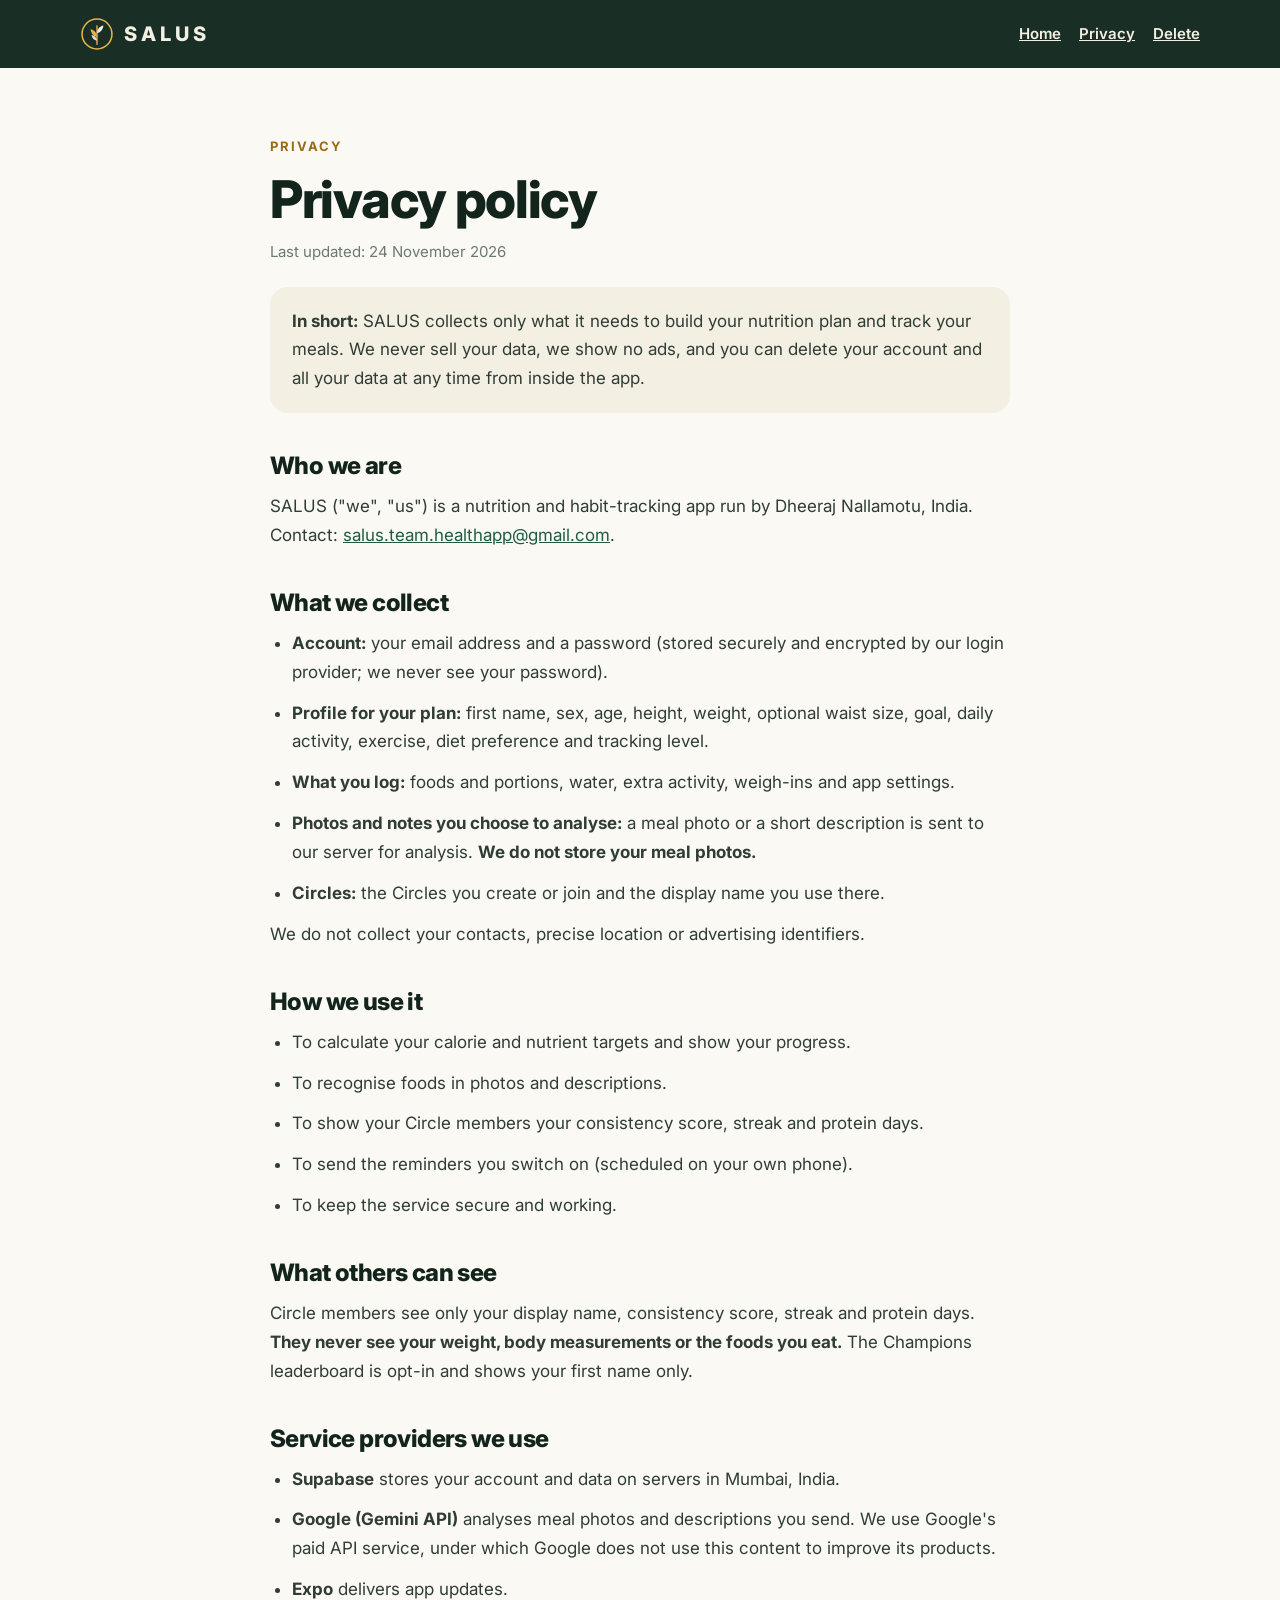
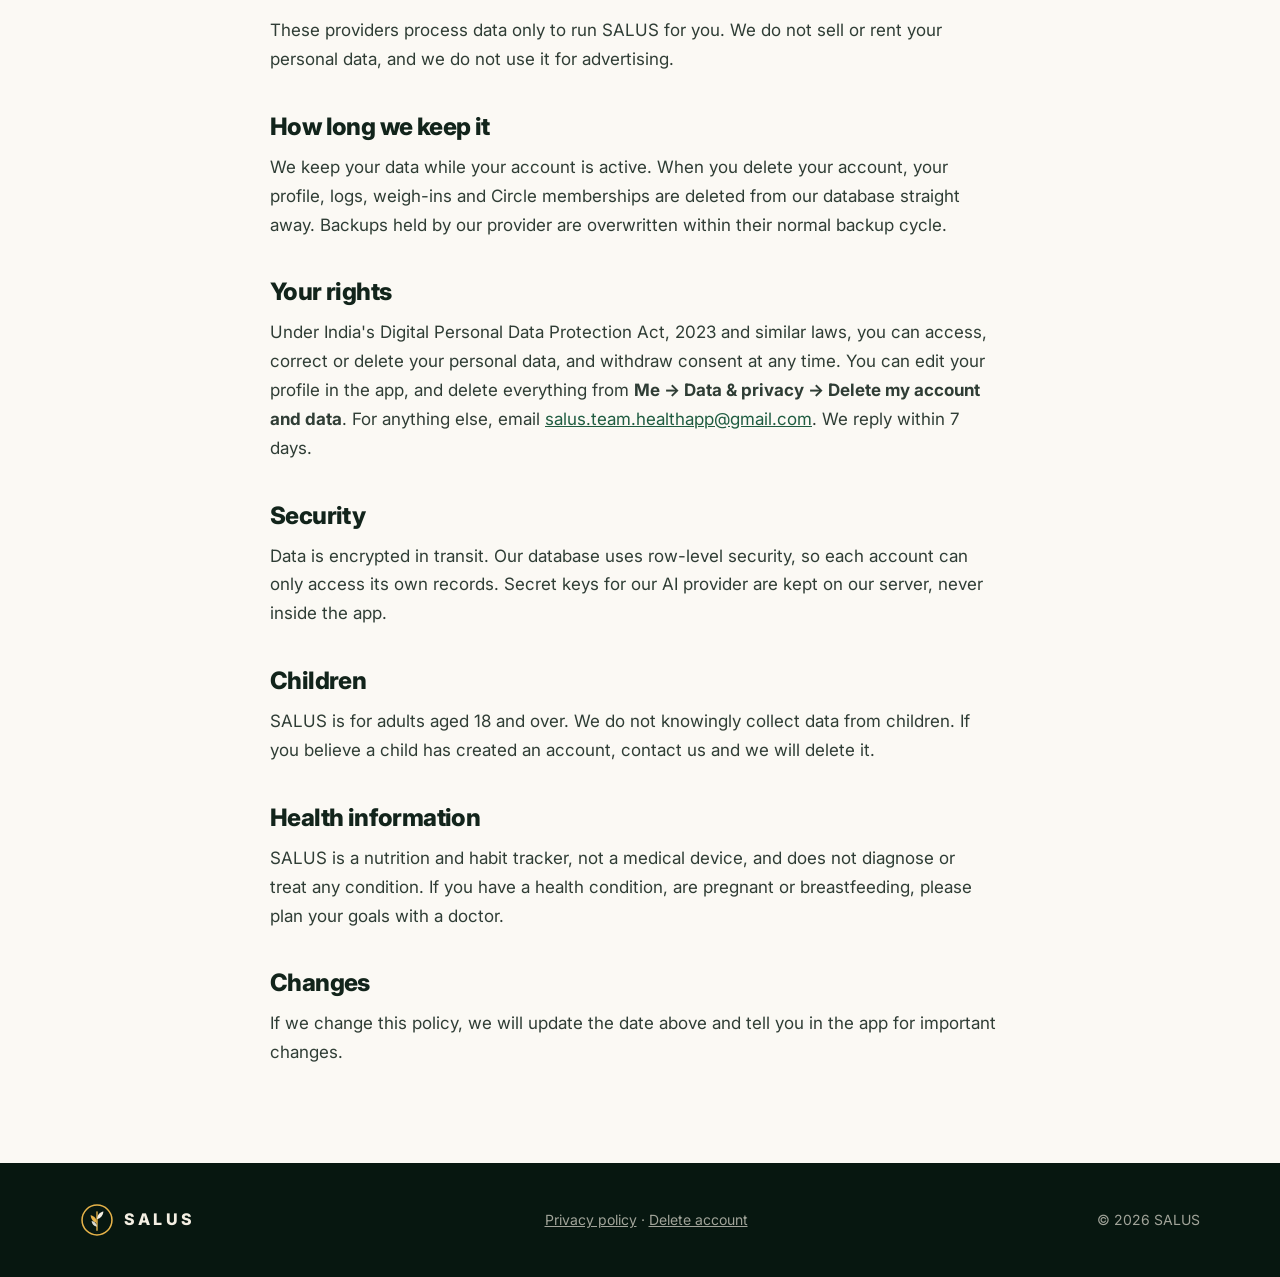
==== salus-website/privacy.html @ e5bdb568 "Add privacy and delete pages" ====
<!doctype html>
<html lang="en">
<head>
<meta charset="utf-8">
<meta name="viewport" content="width=device-width, initial-scale=1">
<title>Privacy policy · SALUS</title>
<meta name="description" content="How SALUS collects, uses and protects your data.">
<meta name="theme-color" content="#0B2219">
<link rel="icon" href="assets/favicon.svg" type="image/svg+xml">
<link href="https://fonts.googleapis.com/css2?family=Inter:wght@400;500;600;700;800&display=swap" rel="stylesheet">
<link rel="stylesheet" href="styles.css">
<style>
.legal{max-width:780px}
.legal h1{font-size:clamp(34px,5vw,52px)}
.legal h2{font-size:24px;margin-top:40px}
.legal p,.legal li{font-size:17px;line-height:1.7;color:#2f3d35;margin-top:12px}
.legal ul{padding-left:22px}
.legal .updated{color:#6b7a71;font-size:15px;margin-top:10px}
.legal .box{background:#F4EFE3;border-radius:18px;padding:20px 22px;margin-top:22px}
.legal code{background:#F4EFE3;padding:2px 7px;border-radius:6px}
</style>
</head>
<body>
<header>
  <nav class="wrap nav" aria-label="Main">
    <a class="brand" href="index.html"><img src="assets/logo.svg" alt="" width="34" height="34">SALUS</a>
    <div style="display:flex;gap:18px;font-weight:600;font-size:15px">
      <a href="index.html" style="color:#F4EFE3">Home</a>
      <a href="privacy.html" style="color:#F4EFE3">Privacy</a>
      <a href="delete-account.html" style="color:#F4EFE3">Delete</a>
    </div>
  </nav>
</header>
<main>
<section style="padding:64px 0 96px">
<div class="wrap legal">

<span class="eyebrow">Privacy</span>
<h1>Privacy policy</h1>
<p class="updated">Last updated: 24 November 2026</p>

<div class="box"><p style="margin:0"><b>In short:</b> SALUS collects only what it needs to build your nutrition plan and track your meals. We never sell your data, we show no ads, and you can delete your account and all your data at any time from inside the app.</p></div>

<h2>Who we are</h2>
<p>SALUS ("we", "us") is a nutrition and habit-tracking app run by Dheeraj Nallamotu, India. Contact: <a href="mailto:salus.team.healthapp@gmail.com">salus.team.healthapp@gmail.com</a>.</p>

<h2>What we collect</h2>
<ul>
  <li><b>Account:</b> your email address and a password (stored securely and encrypted by our login provider; we never see your password).</li>
  <li><b>Profile for your plan:</b> first name, sex, age, height, weight, optional waist size, goal, daily activity, exercise, diet preference and tracking level.</li>
  <li><b>What you log:</b> foods and portions, water, extra activity, weigh-ins and app settings.</li>
  <li><b>Photos and notes you choose to analyse:</b> a meal photo or a short description is sent to our server for analysis. <b>We do not store your meal photos.</b></li>
  <li><b>Circles:</b> the Circles you create or join and the display name you use there.</li>
</ul>
<p>We do not collect your contacts, precise location or advertising identifiers.</p>

<h2>How we use it</h2>
<ul>
  <li>To calculate your calorie and nutrient targets and show your progress.</li>
  <li>To recognise foods in photos and descriptions.</li>
  <li>To show your Circle members your consistency score, streak and protein days.</li>
  <li>To send the reminders you switch on (scheduled on your own phone).</li>
  <li>To keep the service secure and working.</li>
</ul>

<h2>What others can see</h2>
<p>Circle members see only your display name, consistency score, streak and protein days. <b>They never see your weight, body measurements or the foods you eat.</b> The Champions leaderboard is opt-in and shows your first name only.</p>

<h2>Service providers we use</h2>
<ul>
  <li><b>Supabase</b> stores your account and data on servers in Mumbai, India.</li>
  <li><b>Google (Gemini API)</b> analyses meal photos and descriptions you send. We use Google's paid API service, under which Google does not use this content to improve its products.</li>
  <li><b>Expo</b> delivers app updates.</li>
</ul>
<p>These providers process data only to run SALUS for you. We do not sell or rent your personal data, and we do not use it for advertising.</p>

<h2>How long we keep it</h2>
<p>We keep your data while your account is active. When you delete your account, your profile, logs, weigh-ins and Circle memberships are deleted from our database straight away. Backups held by our provider are overwritten within their normal backup cycle.</p>

<h2>Your rights</h2>
<p>Under India's Digital Personal Data Protection Act, 2023 and similar laws, you can access, correct or delete your personal data, and withdraw consent at any time. You can edit your profile in the app, and delete everything from <b>Me → Data &amp; privacy → Delete my account and data</b>. For anything else, email <a href="mailto:salus.team.healthapp@gmail.com">salus.team.healthapp@gmail.com</a>. We reply within 7 days.</p>

<h2>Security</h2>
<p>Data is encrypted in transit. Our database uses row-level security, so each account can only access its own records. Secret keys for our AI provider are kept on our server, never inside the app.</p>

<h2>Children</h2>
<p>SALUS is for adults aged 18 and over. We do not knowingly collect data from children. If you believe a child has created an account, contact us and we will delete it.</p>

<h2>Health information</h2>
<p>SALUS is a nutrition and habit tracker, not a medical device, and does not diagnose or treat any condition. If you have a health condition, are pregnant or breastfeeding, please plan your goals with a doctor.</p>

<h2>Changes</h2>
<p>If we change this policy, we will update the date above and tell you in the app for important changes.</p>

</div>
</section>
</main>
<footer>
  <div class="wrap row">
    <div class="brand" style="font-size:16px"><img src="assets/logo.svg" alt="" width="28" height="28">SALUS</div>
    <span><a href="privacy.html" style="color:inherit">Privacy policy</a> · <a href="delete-account.html" style="color:inherit">Delete account</a></span>
    <span>© 2026 SALUS</span>
  </div>
</footer>
</body>
</html>
---- salus-website/styles.css ----
/* SALUS website — brand: curry-leaf green, saffron gold, warm cream */
:root{
  --deep:#0B2219; --deep-2:#123326; --leaf:#1F5C40; --leaf-2:#2E7D56; --leaf-soft:#E3EFE7;
  --gold:#E8B44A; --gold-dark:#9A6A12; --gold-soft:#FBEFD2;
  --cream:#F4EFE3; --paper:#FBF9F4; --ink:#12241B; --muted:#56655C; --line:#E2DCCD;
  --radius:18px; --max:1160px;
  --font:"Inter",system-ui,-apple-system,"Segoe UI",Roboto,sans-serif;
}
*{box-sizing:border-box;margin:0;padding:0}
html{scroll-behavior:smooth}
body{font-family:var(--font);background:var(--paper);color:var(--ink);font-size:17px;line-height:1.6;-webkit-font-smoothing:antialiased}
img,svg{max-width:100%;display:block}
a{color:var(--leaf)}
a:focus-visible,button:focus-visible{outline:3px solid var(--gold);outline-offset:3px;border-radius:6px}
.wrap{max-width:var(--max);margin:0 auto;padding-left:max(20px,env(safe-area-inset-left));padding-right:max(20px,env(safe-area-inset-right))}
h1,h2,h3{line-height:1.12;letter-spacing:-.025em;text-wrap:balance}
h1{font-size:clamp(40px,6vw,72px);font-weight:800}
h2{font-size:clamp(30px,4vw,46px);font-weight:800}
h3{font-size:21px;font-weight:700;letter-spacing:-.01em}
p{max-width:66ch}
.eyebrow{display:inline-block;font-size:13px;font-weight:700;letter-spacing:.16em;text-transform:uppercase;color:var(--gold-dark);margin-bottom:14px}
.lead{font-size:19px;color:var(--muted);margin-top:16px}
section{padding:96px 0}
.section-head{max-width:760px;margin-bottom:48px}
.dark{background:var(--deep);color:var(--cream)}
.dark .lead,.dark p{color:rgba(244,239,227,.78)}
.dark .eyebrow{color:var(--gold)}
.dark a{color:var(--gold)}
.src{font-size:13px;font-weight:600;white-space:nowrap}
.src::before{content:"↗ "}
.grid{display:grid;gap:20px}
.g2{grid-template-columns:repeat(2,minmax(0,1fr))}
.g3{grid-template-columns:repeat(3,minmax(0,1fr))}
.g4{grid-template-columns:repeat(4,minmax(0,1fr))}
.card{background:#fff;border:1px solid var(--line);border-radius:var(--radius);padding:26px}
.dark .card{background:var(--deep-2);border-color:rgba(244,239,227,.12)}
.card p{color:var(--muted);font-size:16px;margin-top:8px}
.dark .card p{color:rgba(244,239,227,.75)}
.tag{display:inline-block;font-size:12px;font-weight:700;padding:4px 10px;border-radius:999px;background:var(--leaf-soft);color:var(--leaf);margin-bottom:12px}
.tag.gold{background:var(--gold-soft);color:var(--gold-dark)}
.btn{display:inline-flex;align-items:center;gap:8px;font:inherit;font-weight:700;font-size:16px;padding:14px 24px;border-radius:999px;text-decoration:none;border:2px solid transparent;cursor:pointer}
.btn-gold{background:var(--gold);color:var(--deep)}
.btn-gold:hover{background:#F2C460}
.btn-ghost{border-color:rgba(244,239,227,.35);color:var(--cream)}
.btn-ghost:hover{border-color:var(--cream)}
.btn-dark{background:var(--deep);color:var(--cream)}

/* header */
header{position:sticky;top:0;z-index:50;background:rgba(11,34,25,.94);backdrop-filter:saturate(1.4) blur(8px);color:var(--cream)}
.nav{display:flex;align-items:center;justify-content:space-between;height:68px}
.brand{display:flex;align-items:center;gap:10px;font-weight:800;font-size:20px;letter-spacing:.2em;color:var(--cream);text-decoration:none}
.brand img{width:34px;height:34px}
.nav ul{display:flex;gap:26px;list-style:none;align-items:center}
.nav ul a{color:rgba(244,239,227,.85);text-decoration:none;font-size:15px;font-weight:500}
.nav ul a:hover{color:var(--gold)}
.nav .btn{padding:9px 18px;font-size:14px}
.menu-btn{display:none;background:none;border:0;color:var(--cream);font-size:26px;cursor:pointer;padding:6px}

/* hero */
.hero{background:radial-gradient(circle at 80% 10%,#1E4A37 0,var(--deep) 60%);color:var(--cream);padding:72px 0 96px;overflow:hidden}
.hero-grid{display:grid;grid-template-columns:minmax(0,1.15fr) minmax(0,.85fr);gap:48px;align-items:center}
.hero h1 span{color:var(--gold)}
.hero .lead{color:rgba(244,239,227,.8);font-size:20px}
.hero-cta{display:flex;gap:14px;flex-wrap:wrap;margin-top:32px}
.hero-points{display:flex;gap:22px;flex-wrap:wrap;margin-top:28px;font-size:15px;color:rgba(244,239,227,.75)}
.hero-points span::before{content:"✓ ";color:var(--gold);font-weight:800}

/* phone mockup */
.phone{width:300px;max-width:100%;margin:0 auto;background:#050c08;border-radius:46px;padding:10px;box-shadow:0 40px 90px rgba(0,0,0,.5),0 0 0 1px rgba(244,239,227,.08)}
.screen{background:var(--paper);border-radius:37px;padding:22px 18px 18px;color:var(--ink);min-height:560px;position:relative}
.screen .notch{width:90px;height:24px;background:#050c08;border-radius:14px;margin:-8px auto 12px}
.s-small{font-size:12px;color:var(--muted)}
.s-title{font-size:22px;font-weight:800;letter-spacing:-.02em}
.ring-wrap{position:relative;width:170px;height:170px;margin:14px auto}
.ring-label{position:absolute;inset:0;display:flex;flex-direction:column;align-items:center;justify-content:center}
.ring-label b{font-size:28px;letter-spacing:-.03em}
.macro{display:grid;grid-template-columns:repeat(3,1fr);gap:8px;margin:6px 0 12px}
.macro div{font-size:11px;font-weight:600}
.bar{height:7px;background:#EEE9DE;border-radius:4px;margin-top:5px;overflow:hidden}
.bar i{display:block;height:100%;border-radius:4px}
.nudge{background:var(--gold-soft);border-radius:14px;padding:11px 12px;font-size:12.5px;line-height:1.45;color:#5A3A06}
.meal{display:flex;justify-content:space-between;font-size:12.5px;padding:8px 0;border-top:1px solid var(--line)}
.meal em{display:block;font-style:normal;color:var(--muted);font-size:11px}

/* stats */
.stats{display:grid;grid-template-columns:repeat(3,minmax(0,1fr));gap:20px}
.stat{background:#fff;border:1px solid var(--line);border-radius:var(--radius);padding:28px}
.stat b{display:block;font-size:44px;font-weight:800;letter-spacing:-.04em;color:var(--leaf);line-height:1}
.stat p{margin-top:12px;color:var(--muted);font-size:16px}
.stat a{display:inline-block;margin-top:12px}

/* steps */
.steps{counter-reset:s;display:grid;grid-template-columns:repeat(4,minmax(0,1fr));gap:20px}
.step{position:relative;padding-top:58px}
.step::before{counter-increment:s;content:counter(s);position:absolute;top:0;left:0;width:42px;height:42px;border-radius:50%;background:var(--gold);color:var(--deep);font-weight:800;display:grid;place-items:center;font-size:18px}
.step p{color:rgba(244,239,227,.75);font-size:16px;margin-top:8px}

/* goals */
.goal h3{display:flex;justify-content:space-between;align-items:baseline;gap:10px}
.goal dl{margin-top:14px;display:grid;gap:6px;font-size:15px}
.goal dt{font-weight:700;color:var(--ink)}
.goal dd{color:var(--muted);margin-bottom:6px}

/* levels */
.levels{display:grid;grid-template-columns:repeat(3,minmax(0,1fr));gap:20px}
.level{border-radius:var(--radius);padding:28px;border:2px solid var(--line);background:#fff}
.level.mid{border-color:var(--leaf-2)}
.level.top{border-color:var(--gold);background:var(--gold-soft)}
.level .meter{display:flex;gap:6px;margin:14px 0}
.level .meter i{flex:1;height:8px;border-radius:4px;background:#E7E1D3}
.level .meter i.on{background:var(--leaf-2)}
.level.top .meter i.on{background:var(--gold-dark)}
.level ul{list-style:none;margin-top:12px;display:grid;gap:8px;font-size:15px;color:var(--muted)}
.level li::before{content:"• ";color:var(--leaf-2);font-weight:800}

/* features list */
.feat{display:flex;gap:16px;align-items:flex-start}
.ico{flex:0 0 46px;height:46px;border-radius:14px;background:var(--leaf-soft);display:grid;place-items:center}
.ico svg{width:24px;height:24px}
.dark .ico{background:rgba(232,180,74,.14)}

/* circles */
.circle-dash{background:#fff;border-radius:22px;padding:22px;color:var(--ink);box-shadow:0 30px 70px rgba(0,0,0,.35)}
.member{display:grid;grid-template-columns:40px 1fr auto;gap:12px;align-items:center;padding:12px 0;border-top:1px solid var(--line)}
.member:first-of-type{border-top:0}
.av{width:40px;height:40px;border-radius:50%;display:grid;place-items:center;color:#fff;font-weight:800}
.member small{display:block;color:var(--muted);font-size:12.5px}
.score{font-weight:800;font-size:18px;font-variant-numeric:tabular-nums}
table{width:100%;border-collapse:collapse;font-size:15px}
th,td{text-align:left;padding:12px 14px;border-bottom:1px solid rgba(244,239,227,.14);vertical-align:top}
th{color:var(--gold);font-size:13px;letter-spacing:.08em;text-transform:uppercase}
.table-wrap{overflow-x:auto;border:1px solid rgba(244,239,227,.14);border-radius:var(--radius)}

/* pricing */
.price{border-radius:22px;padding:32px;background:#fff;border:1px solid var(--line);display:flex;flex-direction:column}
.price.hot{background:var(--deep);color:var(--cream);border-color:var(--deep)}
.price .amt{font-size:46px;font-weight:800;letter-spacing:-.04em;margin:10px 0 4px}
.price .amt small{font-size:16px;font-weight:600;opacity:.7;letter-spacing:0}
.price ul{list-style:none;margin:20px 0 0;display:grid;gap:10px;font-size:15.5px}
.price li::before{content:"✓ ";color:var(--leaf-2);font-weight:800}
.price.hot li::before{color:var(--gold)}
.price .note{font-size:14px;opacity:.75}

/* faq */
details{background:#fff;border:1px solid var(--line);border-radius:14px;padding:18px 22px}
details+details{margin-top:12px}
summary{font-weight:700;cursor:pointer;list-style:none;display:flex;justify-content:space-between;gap:16px}
summary::after{content:"+";color:var(--gold-dark);font-size:22px;line-height:1}
details[open] summary::after{content:"–"}
details p{color:var(--muted);margin-top:10px;font-size:16px}

/* sources */
.sources{columns:2;column-gap:40px;font-size:15px}
.sources li{break-inside:avoid;margin:0 0 10px 18px}

/* contact */
.contact-box{display:grid;grid-template-columns:minmax(0,1.2fr) minmax(0,.8fr);gap:40px;align-items:center}
.email{display:flex;gap:10px;flex-wrap:wrap;align-items:center;margin-top:24px}
.email code{font-family:inherit;font-size:20px;font-weight:700;background:rgba(244,239,227,.08);border:1px solid rgba(244,239,227,.2);padding:12px 18px;border-radius:12px;color:var(--cream);user-select:all}
.copied{font-size:14px;color:var(--gold)}

footer{background:#071710;color:rgba(244,239,227,.65);padding:40px 0;font-size:14px}
footer .row{display:flex;justify-content:space-between;gap:20px;flex-wrap:wrap;align-items:center}

/* responsive */
@media (max-width:960px){
  .hero-grid,.contact-box{grid-template-columns:1fr}
  .g4,.steps{grid-template-columns:repeat(2,minmax(0,1fr))}
  .g3,.stats,.levels{grid-template-columns:1fr}
  .nav ul{display:none;position:absolute;top:68px;left:0;right:0;background:var(--deep);flex-direction:column;align-items:flex-start;padding:18px 24px 26px;gap:18px}
  .nav ul.open{display:flex}
  .menu-btn{display:block}
}
@media (max-width:620px){
  section{padding:68px 0}
  .g2,.g4,.steps{grid-template-columns:1fr}
  .sources{columns:1}
}
@media (prefers-reduced-motion:reduce){html{scroll-behavior:auto}}
.nav ul a.btn-gold{color:var(--deep)}
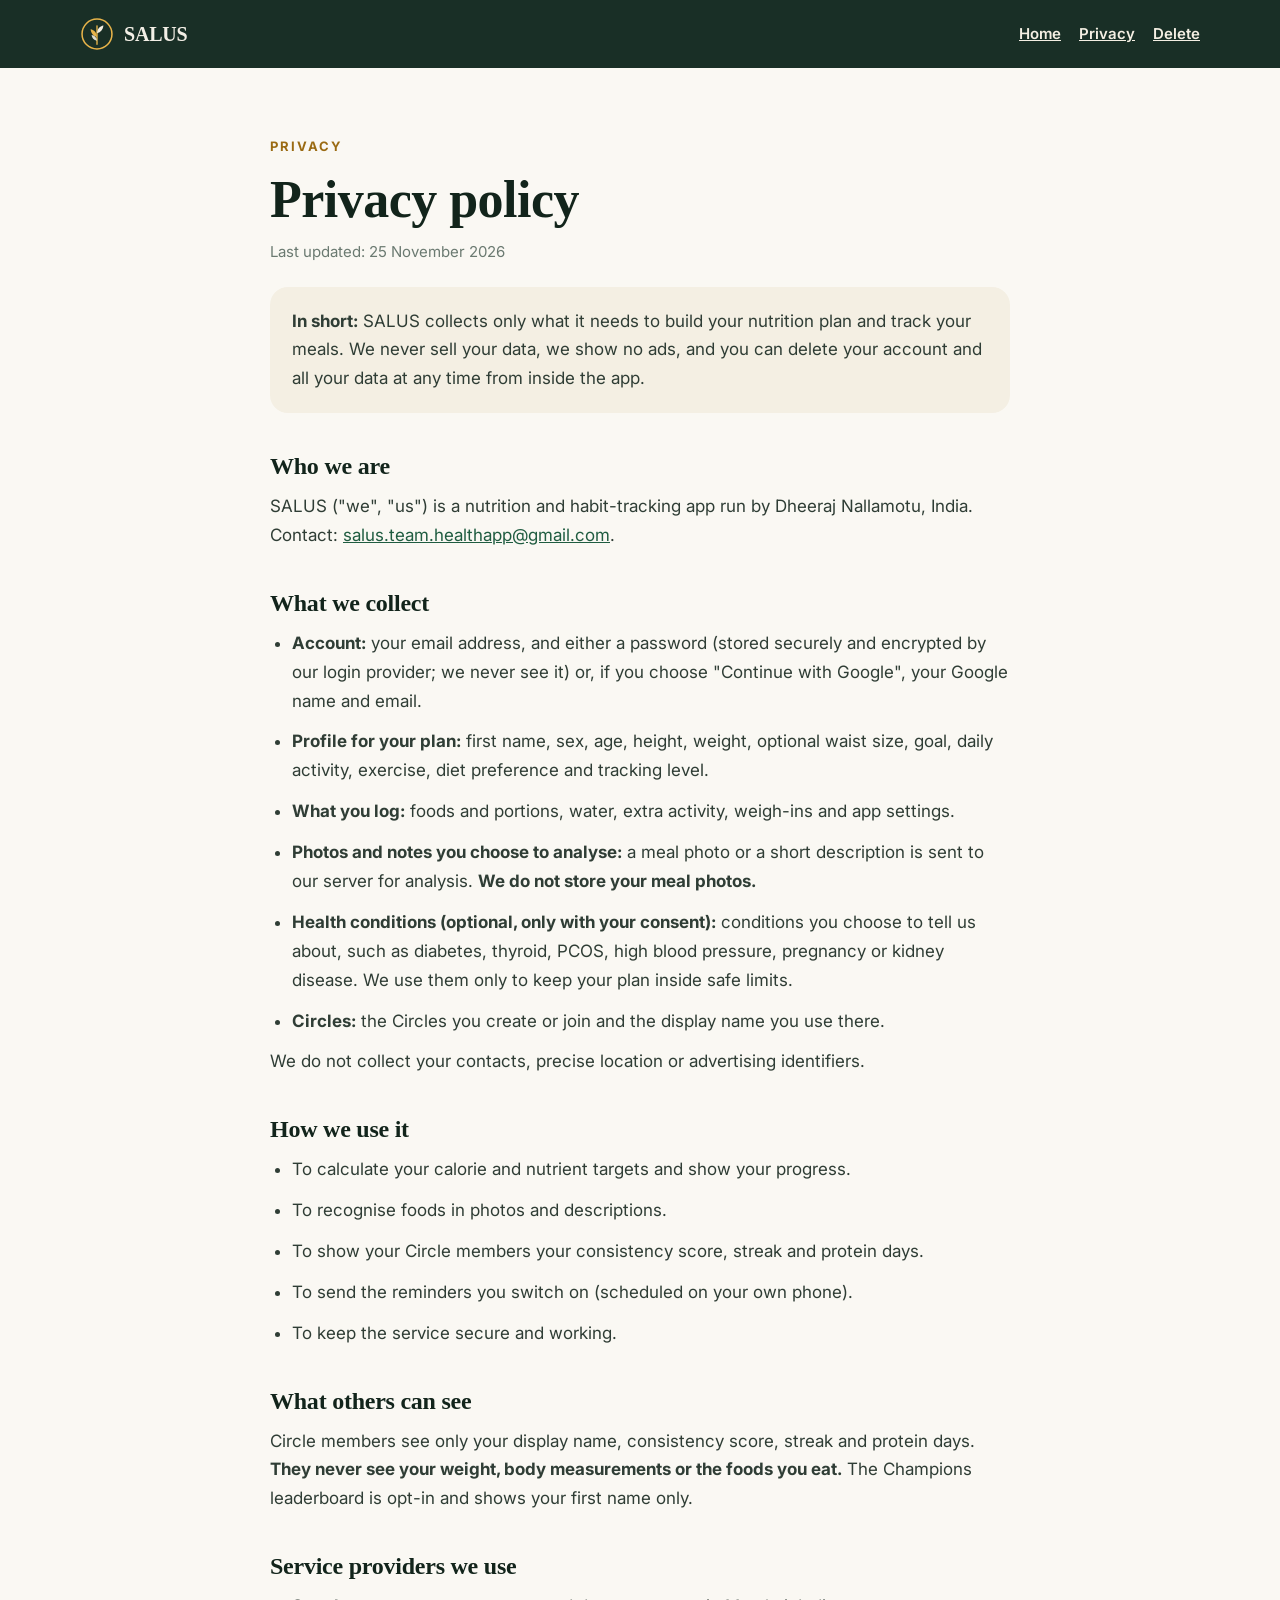
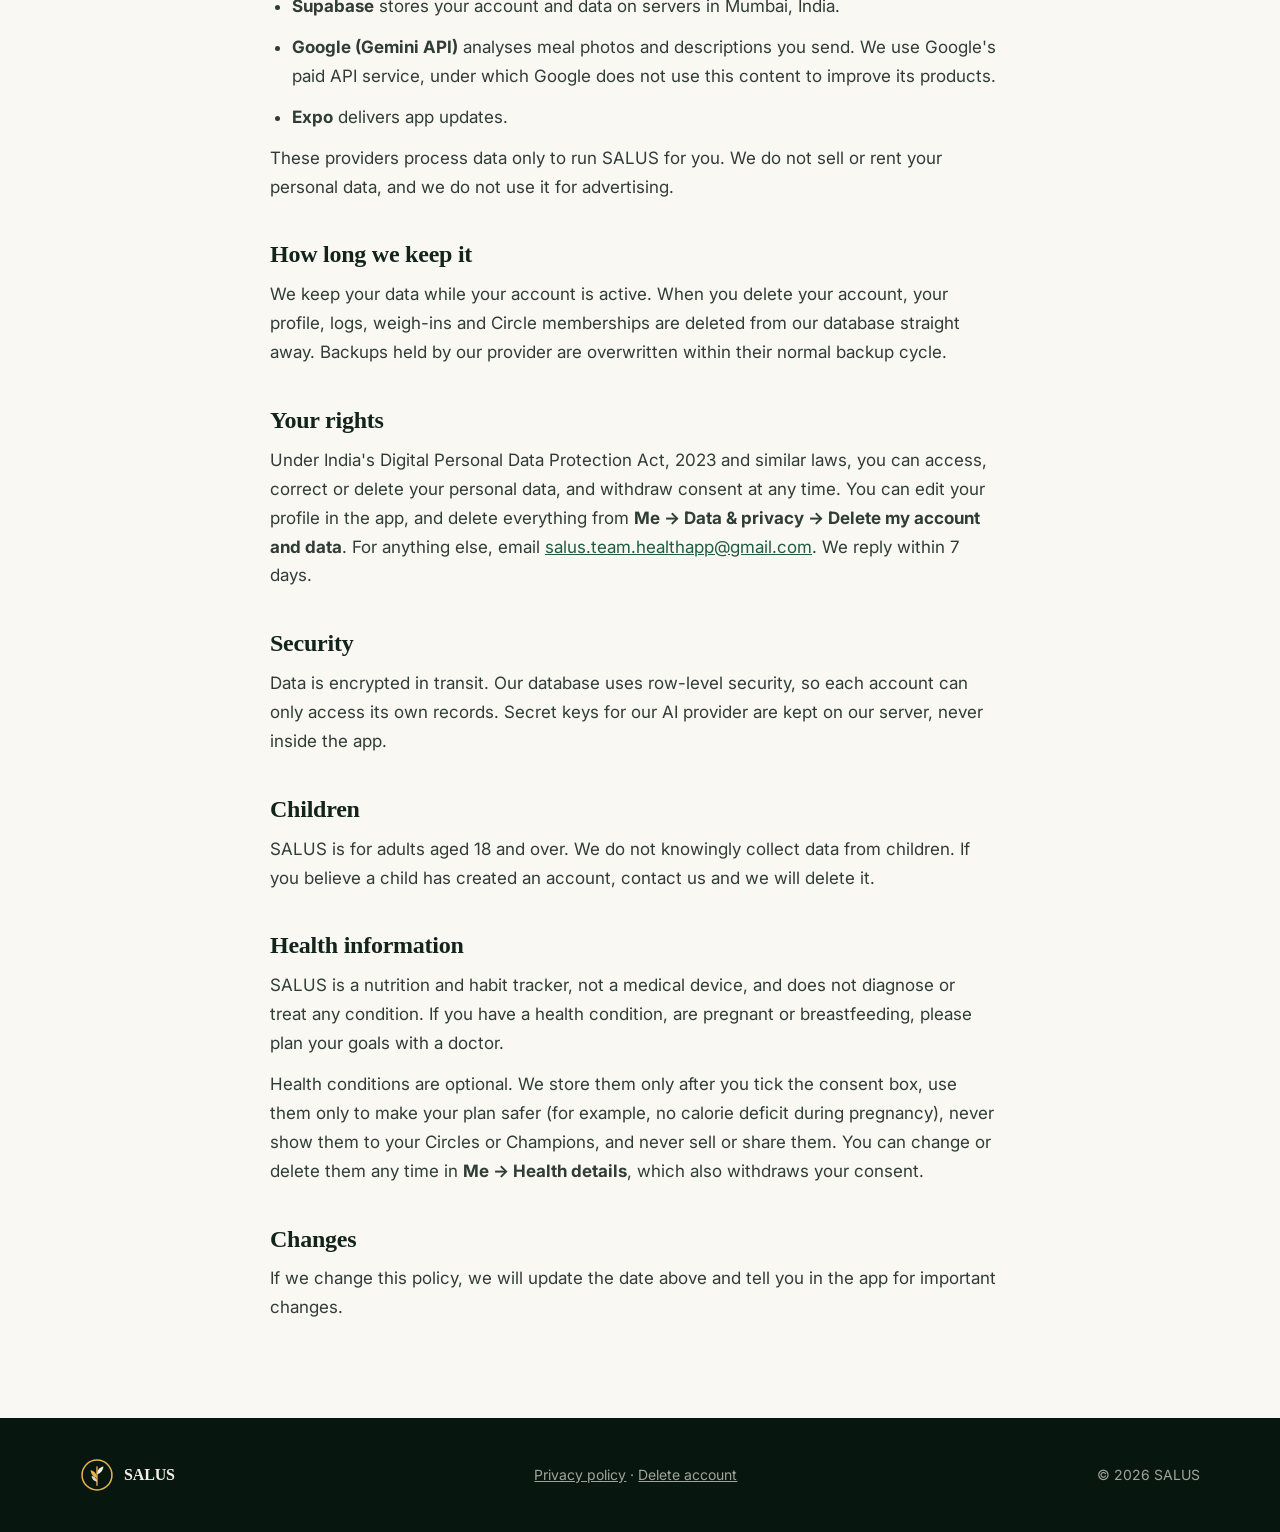
==== commit 14a65020: "Add files via upload" ====
--- a/salus-website/privacy.html
+++ b/salus-website/privacy.html
@@ -37,7 +37,7 @@
 
 <span class="eyebrow">Privacy</span>
 <h1>Privacy policy</h1>
-<p class="updated">Last updated: 24 November 2026</p>
+<p class="updated">Last updated: 25 November 2026</p>
 
 <div class="box"><p style="margin:0"><b>In short:</b> SALUS collects only what it needs to build your nutrition plan and track your meals. We never sell your data, we show no ads, and you can delete your account and all your data at any time from inside the app.</p></div>
 
@@ -46,10 +46,11 @@
 
 <h2>What we collect</h2>
 <ul>
-  <li><b>Account:</b> your email address and a password (stored securely and encrypted by our login provider; we never see your password).</li>
+  <li><b>Account:</b> your email address, and either a password (stored securely and encrypted by our login provider; we never see it) or, if you choose "Continue with Google", your Google name and email.</li>
   <li><b>Profile for your plan:</b> first name, sex, age, height, weight, optional waist size, goal, daily activity, exercise, diet preference and tracking level.</li>
   <li><b>What you log:</b> foods and portions, water, extra activity, weigh-ins and app settings.</li>
   <li><b>Photos and notes you choose to analyse:</b> a meal photo or a short description is sent to our server for analysis. <b>We do not store your meal photos.</b></li>
+  <li><b>Health conditions (optional, only with your consent):</b> conditions you choose to tell us about, such as diabetes, thyroid, PCOS, high blood pressure, pregnancy or kidney disease. We use them only to keep your plan inside safe limits.</li>
   <li><b>Circles:</b> the Circles you create or join and the display name you use there.</li>
 </ul>
 <p>We do not collect your contacts, precise location or advertising identifiers.</p>
@@ -88,6 +89,7 @@
 
 <h2>Health information</h2>
 <p>SALUS is a nutrition and habit tracker, not a medical device, and does not diagnose or treat any condition. If you have a health condition, are pregnant or breastfeeding, please plan your goals with a doctor.</p>
+<p>Health conditions are optional. We store them only after you tick the consent box, use them only to make your plan safer (for example, no calorie deficit during pregnancy), never show them to your Circles or Champions, and never sell or share them. You can change or delete them any time in <b>Me → Health details</b>, which also withdraws your consent.</p>
 
 <h2>Changes</h2>
 <p>If we change this policy, we will update the date above and tell you in the app for important changes.</p>
--- a/salus-website/styles.css
+++ b/salus-website/styles.css
@@ -1,8 +1,8 @@
 /* SALUS website — brand: curry-leaf green, saffron gold, warm cream */
 :root{
-  --deep:#0B2219; --deep-2:#123326; --leaf:#1F5C40; --leaf-2:#2E7D56; --leaf-soft:#E3EFE7;
-  --gold:#E8B44A; --gold-dark:#9A6A12; --gold-soft:#FBEFD2;
-  --cream:#F4EFE3; --paper:#FBF9F4; --ink:#12241B; --muted:#56655C; --line:#E2DCCD;
+  --deep:#0E3B28; --deep-2:#145036; --leaf:#1F5C40; --leaf-2:#2E7D56; --leaf-soft:#E3EFE7;
+  --gold:#D4A64A; --gold-dark:#9A6A12; --gold-soft:#FBEFD2;
+  --cream:#F3EFE6; --paper:#FAF8F3; --ink:#12241B; --muted:#56655C; --line:#E2DCCD;
   --radius:18px; --max:1160px;
   --font:"Inter",system-ui,-apple-system,"Segoe UI",Roboto,sans-serif;
 }
@@ -178,3 +178,6 @@
 }
 @media (prefers-reduced-motion:reduce){html{scroll-behavior:auto}}
 .nav ul a.btn-gold{color:var(--deep)}
+
+/* Forest Luxe: serif headings to match the app */
+h1,h2,.price .amt,.brand{font-family:"Fraunces",Georgia,serif;font-weight:600;letter-spacing:-.01em}
